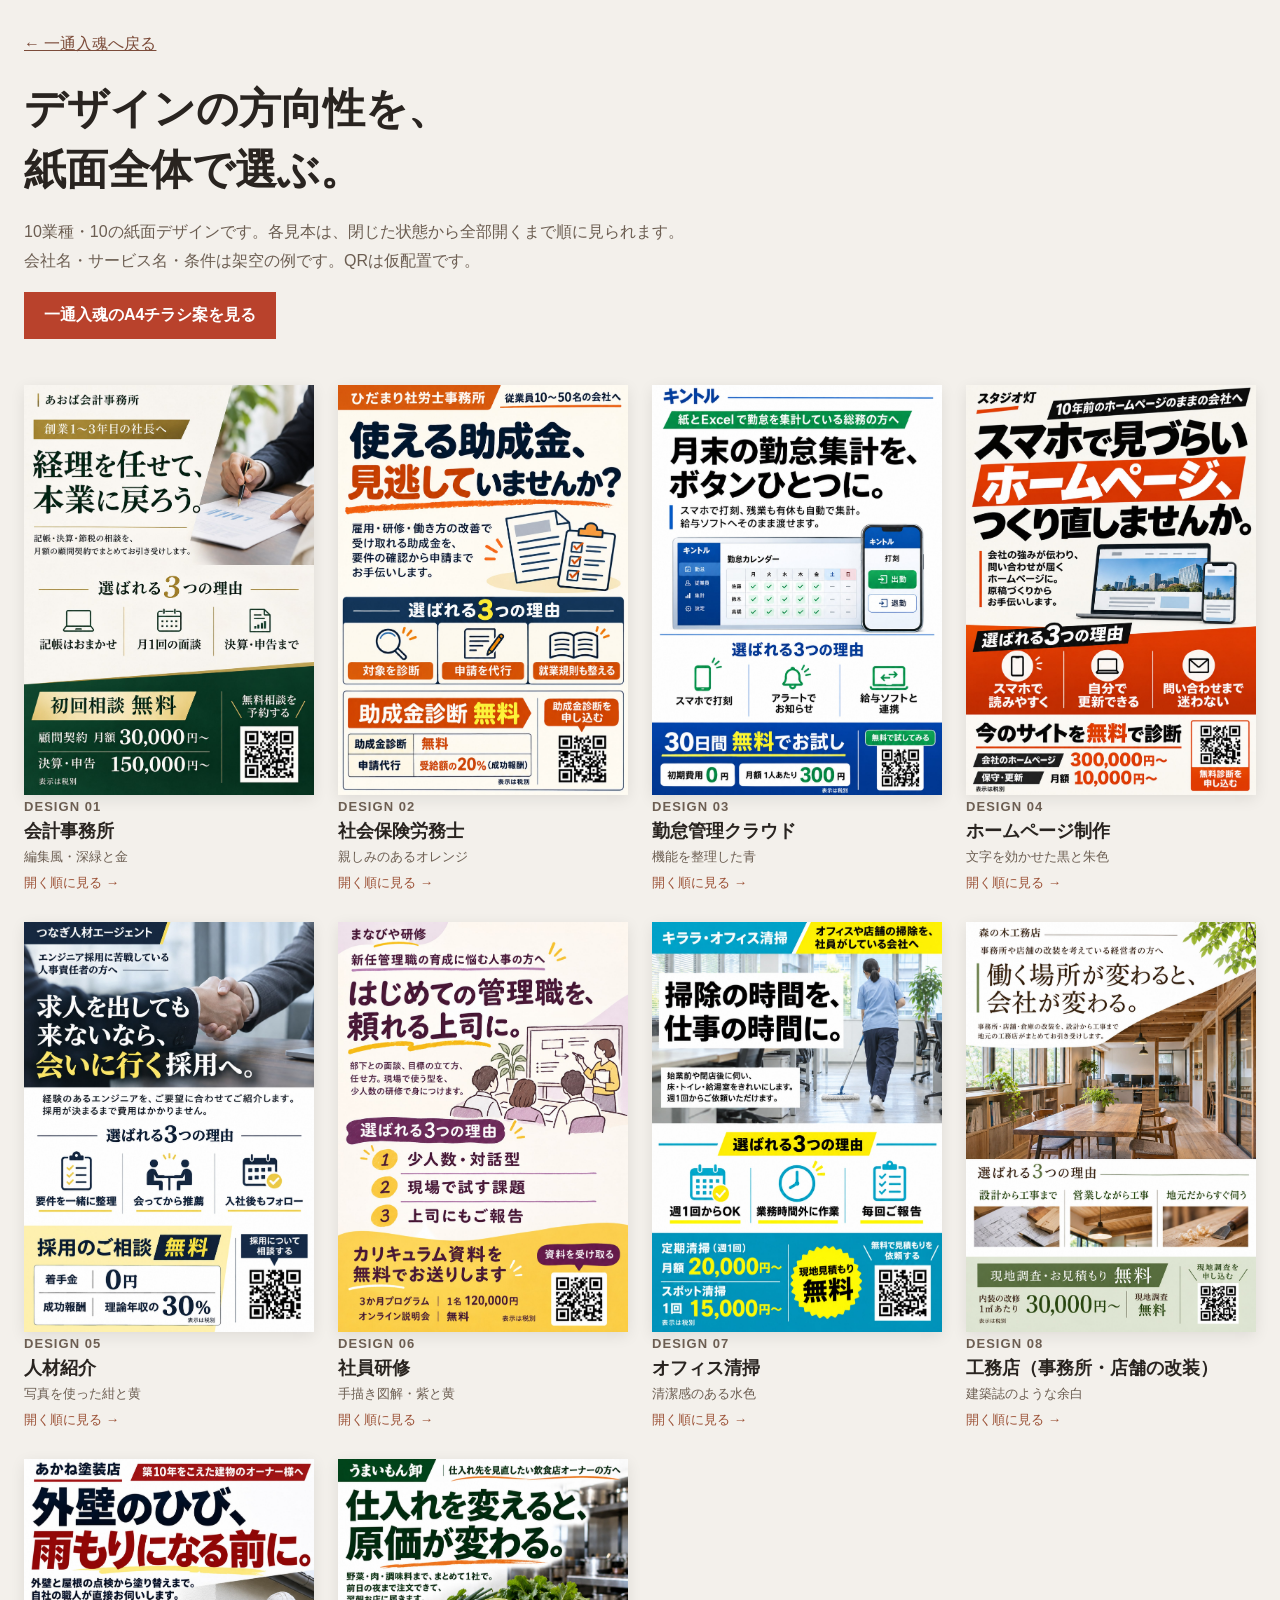
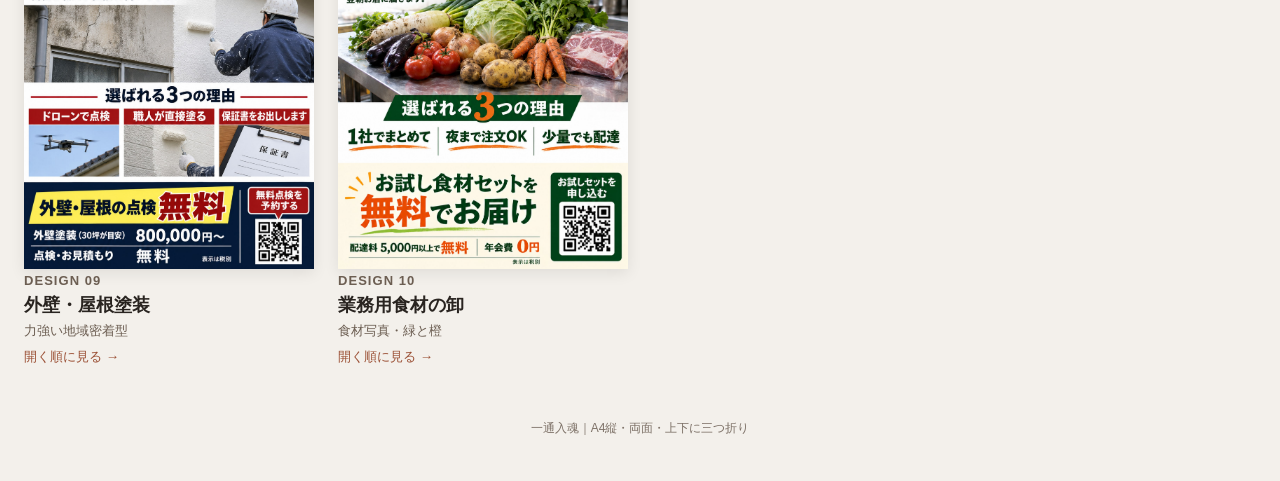
==== design_gallery.html @ 34a2e1b1 "画像の差し替え（ヤギのキャラ・仕上がり写真）、A4縦チラシ見本と一覧を追加" ====
<!DOCTYPE html><html lang="ja"><head><meta charset="utf-8"><meta name="viewport" content="width=device-width,initial-scale=1"><meta name="robots" content="noindex,nofollow"><title>LPチラシのデザイン一覧｜一通入魂</title><style>*{box-sizing:border-box}body{margin:0;background:#f3f0eb;color:#292420;font-family:"Yu Gothic",Meiryo,sans-serif}header,main{max-width:1280px;margin:auto;padding:34px 24px}header{padding-bottom:12px}header a{color:#7b4b39}h1{font-size:clamp(25px,5vw,42px);line-height:1.45;margin:24px 0 12px}header p{line-height:1.85;color:#6c5e52}.own{display:inline-block;padding:13px 20px;background:#b9422c;color:white;text-decoration:none;font-weight:700}.grid{display:grid;grid-template-columns:repeat(auto-fit,minmax(260px,1fr));gap:30px 24px}.card{display:block;color:inherit;text-decoration:none}.card img{display:block;width:100%;aspect-ratio:210/297;object-fit:contain;background:white;box-shadow:0 4px 14px #00000016}.num{color:#9b5035;font-size:12px;letter-spacing:.08em;font-weight:700}.card h2{margin:5px 0;font-size:18px}.card p{font-size:13px;color:#6c5e52;margin:4px 0}.card small{display:block;margin-top:8px;color:#9b5035}footer{text-align:center;padding:20px 24px 44px;color:#7d7167;font-size:12px}</style></head><body><header><a href="index.html#works">← 一通入魂へ戻る</a><h1>デザインの方向性を、<br>紙面全体で選ぶ。</h1><p>10業種・10の紙面デザインです。各見本は、閉じた状態から全部開くまで順に見られます。<br>会社名・サービス名・条件は架空の例です。QRは仮配置です。</p><a class="own" href="samples/lp.html?s=ittsu">一通入魂のA4チラシ案を見る</a></header><main><div class="grid"><a class="card" href="samples/lp.html?s=tax"><img src="samples/img/tax.jpg" alt="会計事務所のA4チラシデザイン" loading="lazy"><p class="num">DESIGN 01</p><h2>会計事務所</h2><p>編集風・深緑と金</p><small>開く順に見る →</small></a><a class="card" href="samples/lp.html?s=sharoushi"><img src="samples/img/sharoushi.jpg" alt="社会保険労務士のA4チラシデザイン" loading="lazy"><p class="num">DESIGN 02</p><h2>社会保険労務士</h2><p>親しみのあるオレンジ</p><small>開く順に見る →</small></a><a class="card" href="samples/lp.html?s=saas"><img src="samples/img/saas.jpg" alt="勤怠管理クラウドのA4チラシデザイン" loading="lazy"><p class="num">DESIGN 03</p><h2>勤怠管理クラウド</h2><p>機能を整理した青</p><small>開く順に見る →</small></a><a class="card" href="samples/lp.html?s=web"><img src="samples/img/web.jpg" alt="ホームページ制作のA4チラシデザイン" loading="lazy"><p class="num">DESIGN 04</p><h2>ホームページ制作</h2><p>文字を効かせた黒と朱色</p><small>開く順に見る →</small></a><a class="card" href="samples/lp.html?s=jinzai"><img src="samples/img/jinzai.jpg" alt="人材紹介のA4チラシデザイン" loading="lazy"><p class="num">DESIGN 05</p><h2>人材紹介</h2><p>写真を使った紺と黄</p><small>開く順に見る →</small></a><a class="card" href="samples/lp.html?s=kenshu"><img src="samples/img/kenshu.jpg" alt="社員研修のA4チラシデザイン" loading="lazy"><p class="num">DESIGN 06</p><h2>社員研修</h2><p>手描き図解・紫と黄</p><small>開く順に見る →</small></a><a class="card" href="samples/lp.html?s=seisou"><img src="samples/img/seisou.jpg" alt="オフィス清掃のA4チラシデザイン" loading="lazy"><p class="num">DESIGN 07</p><h2>オフィス清掃</h2><p>清潔感のある水色</p><small>開く順に見る →</small></a><a class="card" href="samples/lp.html?s=koumuten"><img src="samples/img/koumuten.jpg" alt="工務店（事務所・店舗の改装）のA4チラシデザイン" loading="lazy"><p class="num">DESIGN 08</p><h2>工務店（事務所・店舗の改装）</h2><p>建築誌のような余白</p><small>開く順に見る →</small></a><a class="card" href="samples/lp.html?s=tosou"><img src="samples/img/tosou.jpg" alt="外壁・屋根塗装のA4チラシデザイン" loading="lazy"><p class="num">DESIGN 09</p><h2>外壁・屋根塗装</h2><p>力強い地域密着型</p><small>開く順に見る →</small></a><a class="card" href="samples/lp.html?s=oroshi"><img src="samples/img/oroshi.jpg" alt="業務用食材の卸のA4チラシデザイン" loading="lazy"><p class="num">DESIGN 10</p><h2>業務用食材の卸</h2><p>食材写真・緑と橙</p><small>開く順に見る →</small></a></div></main><footer>一通入魂｜A4縦・両面・上下に三つ折り</footer></body></html>
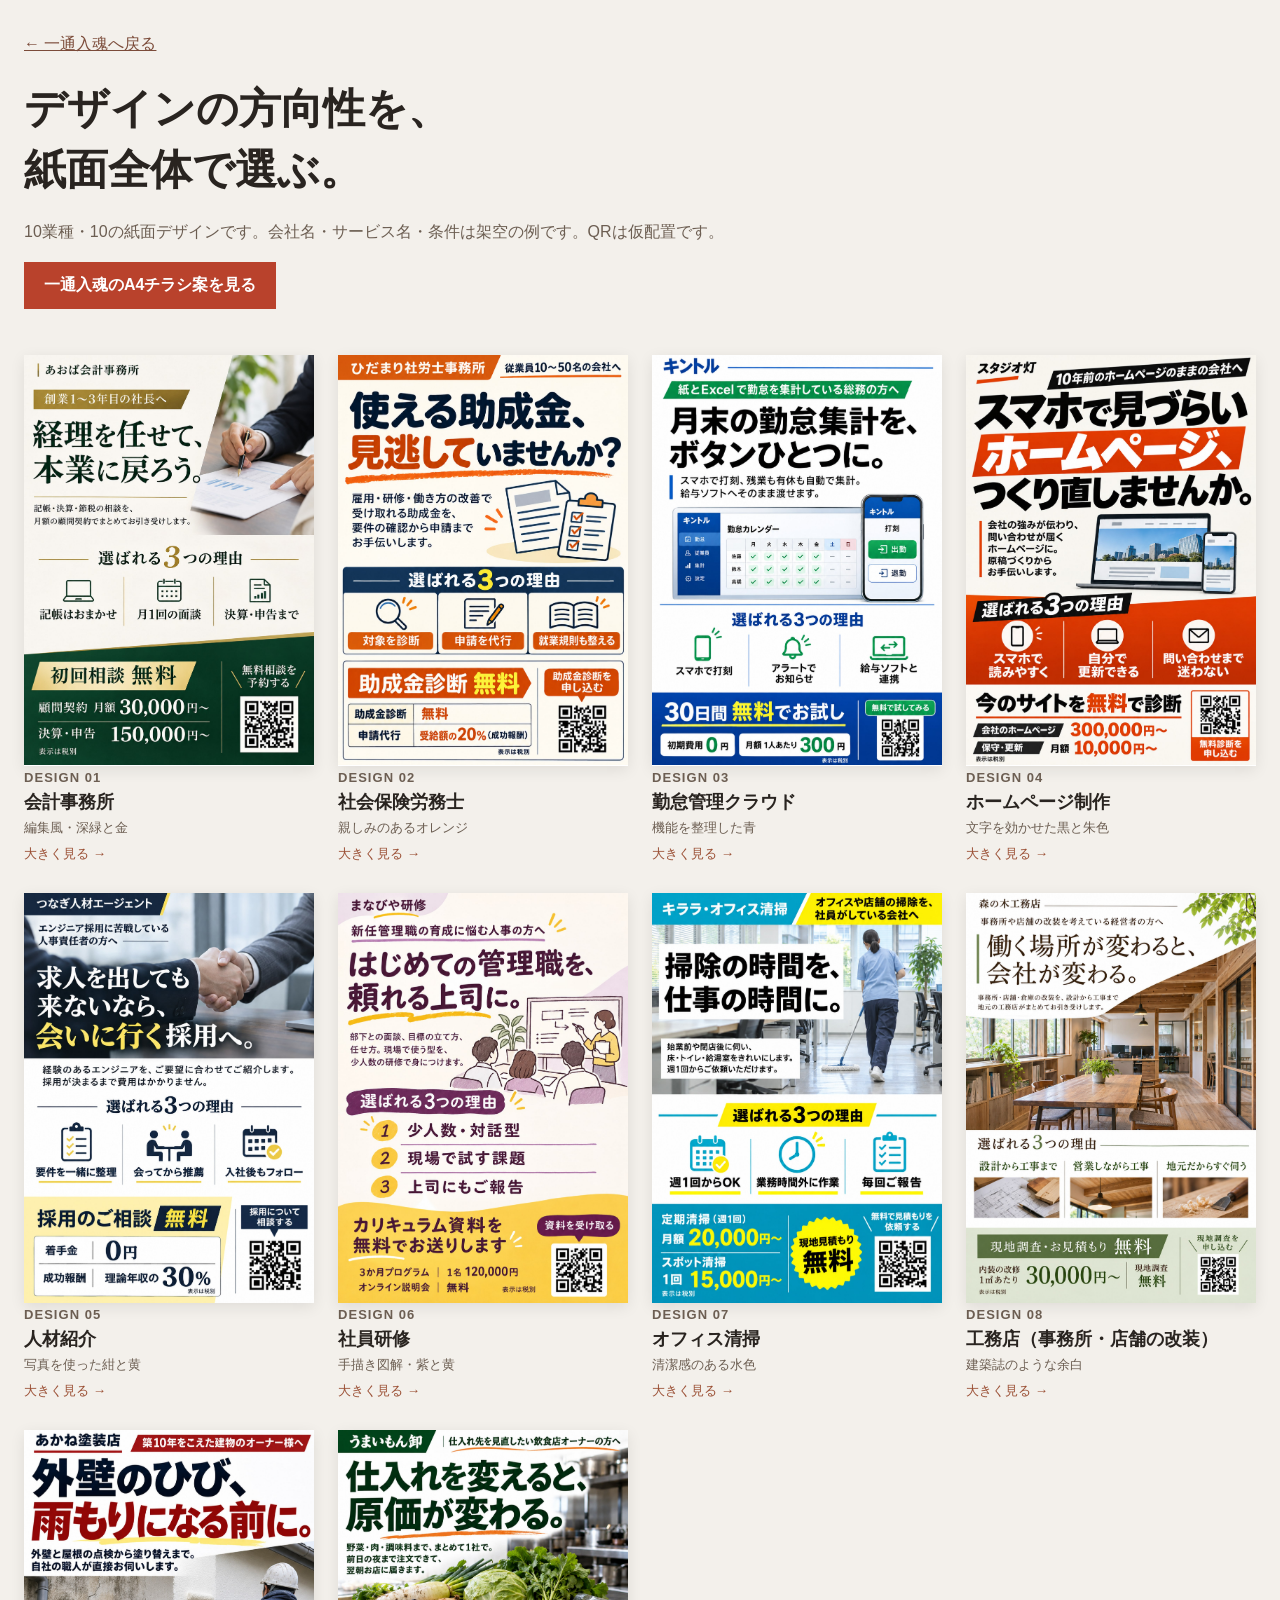
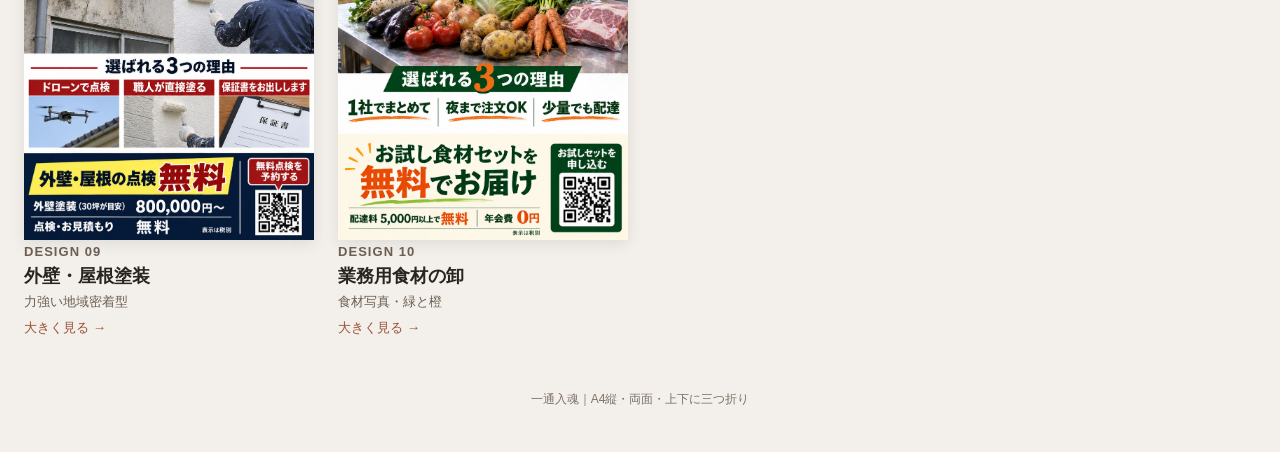
==== commit 6ffbec9a: "見本の開く順表示をやめてA4紙面1枚に、FVのヤギに動きを追加" ====
--- a/design_gallery.html
+++ b/design_gallery.html
@@ -1 +1 @@
-<!DOCTYPE html><html lang="ja"><head><meta charset="utf-8"><meta name="viewport" content="width=device-width,initial-scale=1"><meta name="robots" content="noindex,nofollow"><title>LPチラシのデザイン一覧｜一通入魂</title><style>*{box-sizing:border-box}body{margin:0;background:#f3f0eb;color:#292420;font-family:"Yu Gothic",Meiryo,sans-serif}header,main{max-width:1280px;margin:auto;padding:34px 24px}header{padding-bottom:12px}header a{color:#7b4b39}h1{font-size:clamp(25px,5vw,42px);line-height:1.45;margin:24px 0 12px}header p{line-height:1.85;color:#6c5e52}.own{display:inline-block;padding:13px 20px;background:#b9422c;color:white;text-decoration:none;font-weight:700}.grid{display:grid;grid-template-columns:repeat(auto-fit,minmax(260px,1fr));gap:30px 24px}.card{display:block;color:inherit;text-decoration:none}.card img{display:block;width:100%;aspect-ratio:210/297;object-fit:contain;background:white;box-shadow:0 4px 14px #00000016}.num{color:#9b5035;font-size:12px;letter-spacing:.08em;font-weight:700}.card h2{margin:5px 0;font-size:18px}.card p{font-size:13px;color:#6c5e52;margin:4px 0}.card small{display:block;margin-top:8px;color:#9b5035}footer{text-align:center;padding:20px 24px 44px;color:#7d7167;font-size:12px}</style></head><body><header><a href="index.html#works">← 一通入魂へ戻る</a><h1>デザインの方向性を、<br>紙面全体で選ぶ。</h1><p>10業種・10の紙面デザインです。各見本は、閉じた状態から全部開くまで順に見られます。<br>会社名・サービス名・条件は架空の例です。QRは仮配置です。</p><a class="own" href="samples/lp.html?s=ittsu">一通入魂のA4チラシ案を見る</a></header><main><div class="grid"><a class="card" href="samples/lp.html?s=tax"><img src="samples/img/tax.jpg" alt="会計事務所のA4チラシデザイン" loading="lazy"><p class="num">DESIGN 01</p><h2>会計事務所</h2><p>編集風・深緑と金</p><small>開く順に見る →</small></a><a class="card" href="samples/lp.html?s=sharoushi"><img src="samples/img/sharoushi.jpg" alt="社会保険労務士のA4チラシデザイン" loading="lazy"><p class="num">DESIGN 02</p><h2>社会保険労務士</h2><p>親しみのあるオレンジ</p><small>開く順に見る →</small></a><a class="card" href="samples/lp.html?s=saas"><img src="samples/img/saas.jpg" alt="勤怠管理クラウドのA4チラシデザイン" loading="lazy"><p class="num">DESIGN 03</p><h2>勤怠管理クラウド</h2><p>機能を整理した青</p><small>開く順に見る →</small></a><a class="card" href="samples/lp.html?s=web"><img src="samples/img/web.jpg" alt="ホームページ制作のA4チラシデザイン" loading="lazy"><p class="num">DESIGN 04</p><h2>ホームページ制作</h2><p>文字を効かせた黒と朱色</p><small>開く順に見る →</small></a><a class="card" href="samples/lp.html?s=jinzai"><img src="samples/img/jinzai.jpg" alt="人材紹介のA4チラシデザイン" loading="lazy"><p class="num">DESIGN 05</p><h2>人材紹介</h2><p>写真を使った紺と黄</p><small>開く順に見る →</small></a><a class="card" href="samples/lp.html?s=kenshu"><img src="samples/img/kenshu.jpg" alt="社員研修のA4チラシデザイン" loading="lazy"><p class="num">DESIGN 06</p><h2>社員研修</h2><p>手描き図解・紫と黄</p><small>開く順に見る →</small></a><a class="card" href="samples/lp.html?s=seisou"><img src="samples/img/seisou.jpg" alt="オフィス清掃のA4チラシデザイン" loading="lazy"><p class="num">DESIGN 07</p><h2>オフィス清掃</h2><p>清潔感のある水色</p><small>開く順に見る →</small></a><a class="card" href="samples/lp.html?s=koumuten"><img src="samples/img/koumuten.jpg" alt="工務店（事務所・店舗の改装）のA4チラシデザイン" loading="lazy"><p class="num">DESIGN 08</p><h2>工務店（事務所・店舗の改装）</h2><p>建築誌のような余白</p><small>開く順に見る →</small></a><a class="card" href="samples/lp.html?s=tosou"><img src="samples/img/tosou.jpg" alt="外壁・屋根塗装のA4チラシデザイン" loading="lazy"><p class="num">DESIGN 09</p><h2>外壁・屋根塗装</h2><p>力強い地域密着型</p><small>開く順に見る →</small></a><a class="card" href="samples/lp.html?s=oroshi"><img src="samples/img/oroshi.jpg" alt="業務用食材の卸のA4チラシデザイン" loading="lazy"><p class="num">DESIGN 10</p><h2>業務用食材の卸</h2><p>食材写真・緑と橙</p><small>開く順に見る →</small></a></div></main><footer>一通入魂｜A4縦・両面・上下に三つ折り</footer></body></html>+<!DOCTYPE html><html lang="ja"><head><meta charset="utf-8"><meta name="viewport" content="width=device-width,initial-scale=1"><meta name="robots" content="noindex,nofollow"><title>LPチラシのデザイン一覧｜一通入魂</title><style>*{box-sizing:border-box}body{margin:0;background:#f3f0eb;color:#292420;font-family:"Yu Gothic",Meiryo,sans-serif}header,main{max-width:1280px;margin:auto;padding:34px 24px}header{padding-bottom:12px}header a{color:#7b4b39}h1{font-size:clamp(25px,5vw,42px);line-height:1.45;margin:24px 0 12px}header p{line-height:1.85;color:#6c5e52}.own{display:inline-block;padding:13px 20px;background:#b9422c;color:white;text-decoration:none;font-weight:700}.grid{display:grid;grid-template-columns:repeat(auto-fit,minmax(260px,1fr));gap:30px 24px}.card{display:block;color:inherit;text-decoration:none}.card img{display:block;width:100%;aspect-ratio:210/297;object-fit:contain;background:white;box-shadow:0 4px 14px #00000016}.num{color:#9b5035;font-size:12px;letter-spacing:.08em;font-weight:700}.card h2{margin:5px 0;font-size:18px}.card p{font-size:13px;color:#6c5e52;margin:4px 0}.card small{display:block;margin-top:8px;color:#9b5035}footer{text-align:center;padding:20px 24px 44px;color:#7d7167;font-size:12px}</style></head><body><header><a href="index.html#works">← 一通入魂へ戻る</a><h1>デザインの方向性を、<br>紙面全体で選ぶ。</h1><p>10業種・10の紙面デザインです。会社名・サービス名・条件は架空の例です。QRは仮配置です。</p><a class="own" href="samples/lp.html?s=ittsu">一通入魂のA4チラシ案を見る</a></header><main><div class="grid"><a class="card" href="samples/lp.html?s=tax"><img src="samples/img/tax.jpg" alt="会計事務所のA4チラシデザイン" loading="lazy"><p class="num">DESIGN 01</p><h2>会計事務所</h2><p>編集風・深緑と金</p><small>大きく見る →</small></a><a class="card" href="samples/lp.html?s=sharoushi"><img src="samples/img/sharoushi.jpg" alt="社会保険労務士のA4チラシデザイン" loading="lazy"><p class="num">DESIGN 02</p><h2>社会保険労務士</h2><p>親しみのあるオレンジ</p><small>大きく見る →</small></a><a class="card" href="samples/lp.html?s=saas"><img src="samples/img/saas.jpg" alt="勤怠管理クラウドのA4チラシデザイン" loading="lazy"><p class="num">DESIGN 03</p><h2>勤怠管理クラウド</h2><p>機能を整理した青</p><small>大きく見る →</small></a><a class="card" href="samples/lp.html?s=web"><img src="samples/img/web.jpg" alt="ホームページ制作のA4チラシデザイン" loading="lazy"><p class="num">DESIGN 04</p><h2>ホームページ制作</h2><p>文字を効かせた黒と朱色</p><small>大きく見る →</small></a><a class="card" href="samples/lp.html?s=jinzai"><img src="samples/img/jinzai.jpg" alt="人材紹介のA4チラシデザイン" loading="lazy"><p class="num">DESIGN 05</p><h2>人材紹介</h2><p>写真を使った紺と黄</p><small>大きく見る →</small></a><a class="card" href="samples/lp.html?s=kenshu"><img src="samples/img/kenshu.jpg" alt="社員研修のA4チラシデザイン" loading="lazy"><p class="num">DESIGN 06</p><h2>社員研修</h2><p>手描き図解・紫と黄</p><small>大きく見る →</small></a><a class="card" href="samples/lp.html?s=seisou"><img src="samples/img/seisou.jpg" alt="オフィス清掃のA4チラシデザイン" loading="lazy"><p class="num">DESIGN 07</p><h2>オフィス清掃</h2><p>清潔感のある水色</p><small>大きく見る →</small></a><a class="card" href="samples/lp.html?s=koumuten"><img src="samples/img/koumuten.jpg" alt="工務店（事務所・店舗の改装）のA4チラシデザイン" loading="lazy"><p class="num">DESIGN 08</p><h2>工務店（事務所・店舗の改装）</h2><p>建築誌のような余白</p><small>大きく見る →</small></a><a class="card" href="samples/lp.html?s=tosou"><img src="samples/img/tosou.jpg" alt="外壁・屋根塗装のA4チラシデザイン" loading="lazy"><p class="num">DESIGN 09</p><h2>外壁・屋根塗装</h2><p>力強い地域密着型</p><small>大きく見る →</small></a><a class="card" href="samples/lp.html?s=oroshi"><img src="samples/img/oroshi.jpg" alt="業務用食材の卸のA4チラシデザイン" loading="lazy"><p class="num">DESIGN 10</p><h2>業務用食材の卸</h2><p>食材写真・緑と橙</p><small>大きく見る →</small></a></div></main><footer>一通入魂｜A4縦・両面・上下に三つ折り</footer></body></html>
